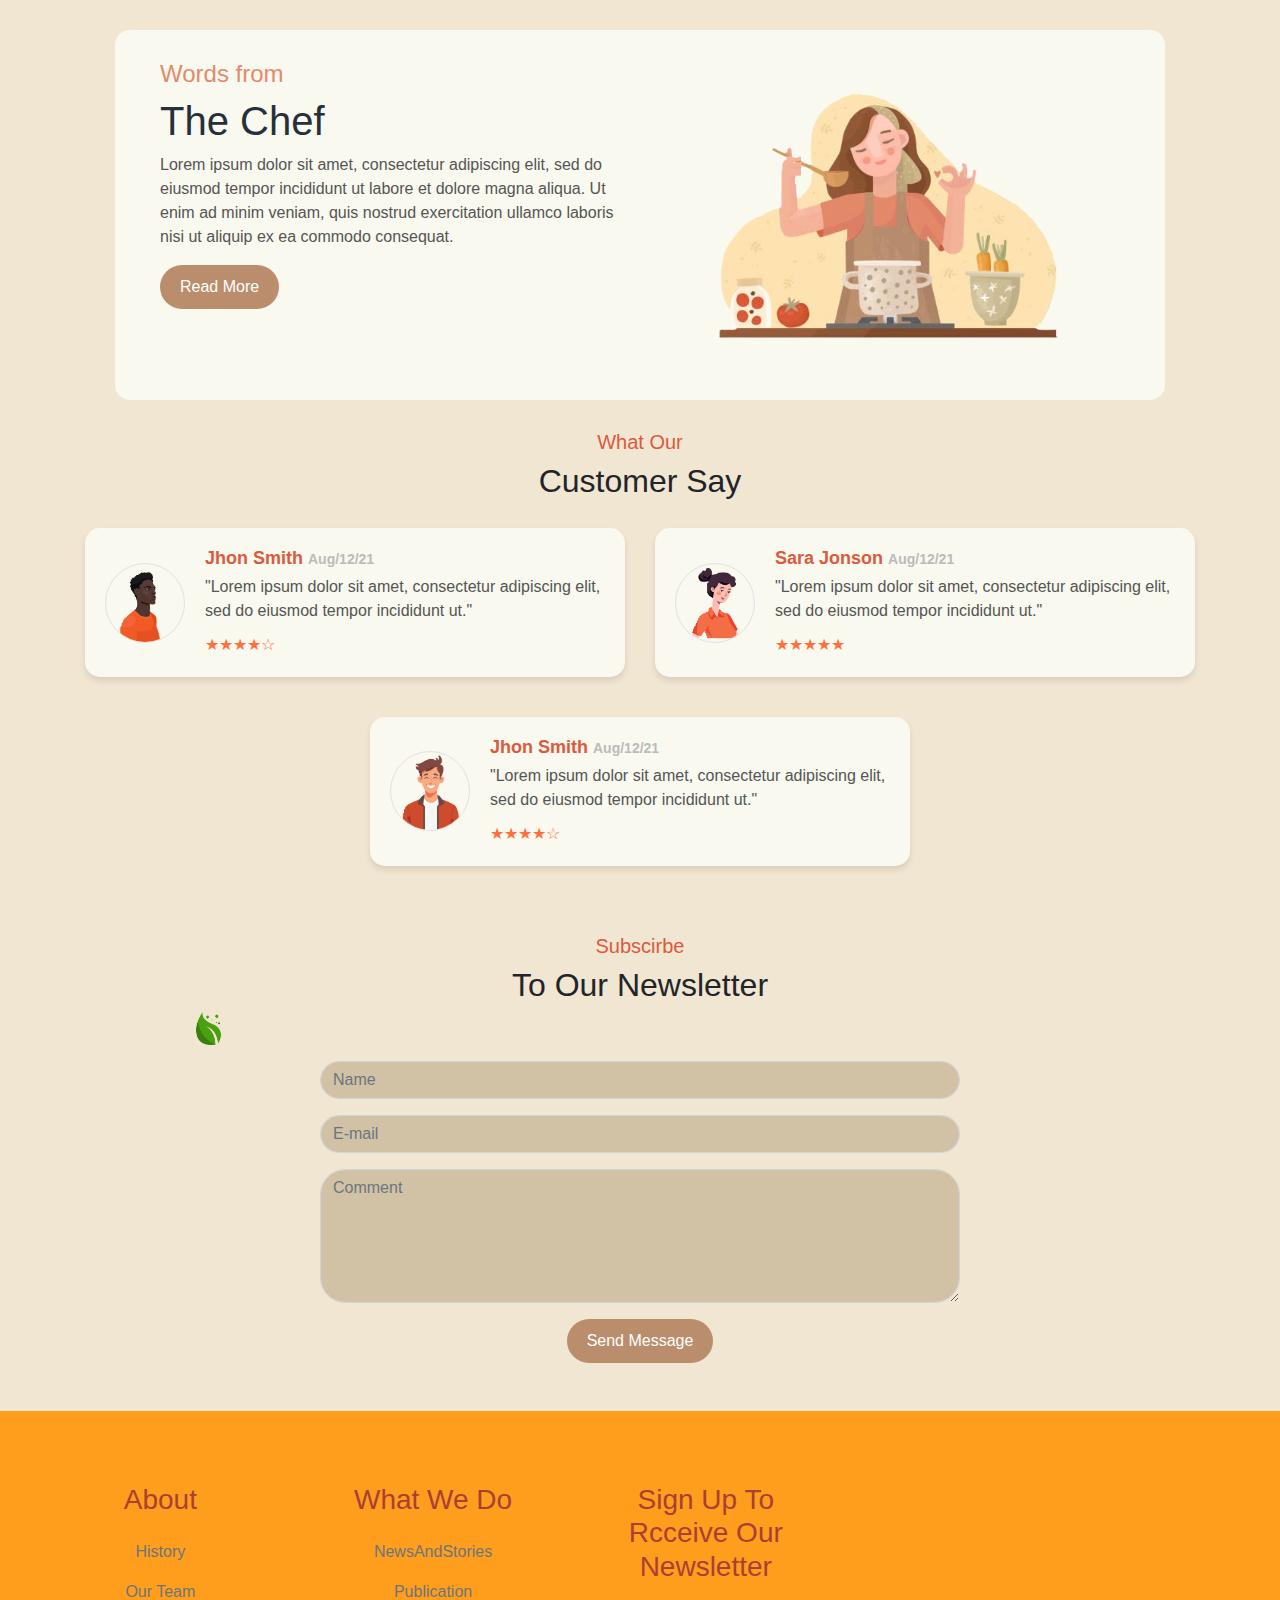
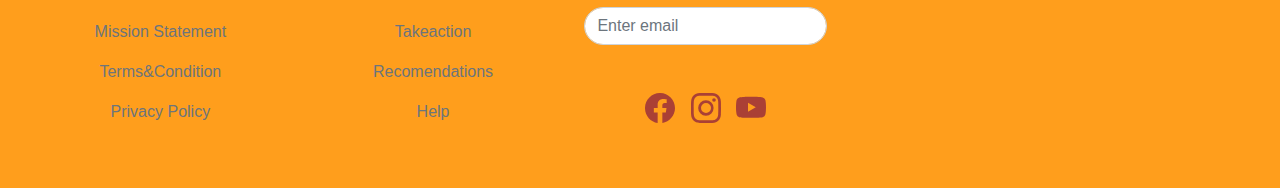
==== index-1.html @ 8885b3f3 "Add files via upload" ====
<!DOCTYPE html>
<html lang="en">

<head>
  <meta charset="UTF-8">
  <meta name="viewport" content="width=device-width, initial-scale=1.0">
  <title>Chef Section</title>
  <link href="https://maxcdn.bootstrapcdn.com/bootstrap/4.5.2/css/bootstrap.min.css" rel="stylesheet">
  <link rel="icon" href="https://encrypted-tbn0.gstatic.com/images?q=tbn:ANd9GcRtL9mHaoHewg6uvm7QV_9khH3w6zhcWGO1CQ&s">
  <link rel="stylesheet" href="style1.css">
</head>

<body>
  <div class="container rounded-pill">
    <div class="row chef-section">
      <div class="col-md-6 chef-text">
        <h4>Words from </h4>
        <h1>The Chef</h2>
          <p>Lorem ipsum dolor sit amet, consectetur adipiscing elit, sed do eiusmod tempor incididunt ut labore et
            dolore magna aliqua. Ut enim ad minim veniam, quis nostrud exercitation ullamco laboris nisi ut aliquip ex
            ea commodo consequat.</p>
          <button href="#" class="btn-read-more rounded-pill text-decoration-none">Read More</button>
      </div>
      <div class="col-md-6 text-center">
        <img src="chef.png" alt="Chef Illustration" class="img-fluid">
      </div>
    </div>
  </div>
  <script src="https://ajax.googleapis.com/ajax/libs/jquery/3.5.1/jquery.min.js"></script>
  <script src="https://maxcdn.bootstrapcdn.com/bootstrap/4.5.2/js/bootstrap.min.js"></script>
  <h5 class="text-center fw-bold">What Our</h5>
  <h2 class="text-center fw-bold">Customer Say</h2>
  <div class="container">
    <div class="row">
      <div class="col-md-6">
        <div class="testimonial-card">
          <img src="jhon.png" alt="Jhon Smith" class="img-fluid border border-5" width="80">
          <div class="testimonial-content">
            <h5>Jhon Smith <span class="testimonial-date">Aug/12/21</span></h5>
            <p>"Lorem ipsum dolor sit amet, consectetur adipiscing elit, sed do eiusmod tempor incididunt ut."</p>
            <div class="testimonial-rating">
              ★★★★☆
            </div>
          </div>
        </div>
      </div>
      <div class="col-md-6">
        <div class="testimonial-card">
          <img src="sara.png" alt="Sara Jonson" class="img-fluid border border-5" width="80">
          <div class="testimonial-content">
            <h5>Sara Jonson <span class="testimonial-date">Aug/12/21</span></h5>
            <p>"Lorem ipsum dolor sit amet, consectetur adipiscing elit, sed do eiusmod tempor incididunt ut."</p>
            <div class="testimonial-rating">
              ★★★★★
            </div>
          </div>
        </div>
      </div>
      <div class="col-md-6 jhon">
        <div class="testimonial-card">
          <img src="jo.png" alt="Jhon Smith" class="img-fluid border border-5" width="80">
          <div class="testimonial-content">
            <h5>Jhon Smith <span class="testimonial-date">Aug/12/21</span></h5>
            <p>"Lorem ipsum dolor sit amet, consectetur adipiscing elit, sed do eiusmod tempor incididunt ut."</p>
            <div class="testimonial-rating">
              ★★★★☆
            </div>
          </div>
        </div>
      </div>
    </div>
  </div>
  <h5 class="text-center mt-5 fw-bold">Subscirbe</h5>
  <h2 class="text-center fw-bold">To Our Newsletter</h2>
  <div class="leaf">
    <img id="leaf" src="leaf.png" alt="leaf">
  </div>
  <form action="#">
    <div class="mb-3 mt-3">

      <input type="email" class="form-control rounded-pill" id="email" placeholder="Name" name="email">
    </div>
    <div class="mb-3">

      <input type="password" class="form-control rounded-pill" id="pwd" placeholder="E-mail" name="pswd">
    </div>

    <div class="mb-3 mt-3">

      <textarea class="form-control" rows="5" id="comment" placeholder="Comment" name="text"></textarea>
    </div>

  </form>

  <div id="send">
    <button href="#" type="button" onclick="location.href='index.html'" class="btn-read-more rounded-pill text-decoration-none">Send Message</button>
  </div>
  </div>



  <!-- Footer -->
  <footer class="text-center text-lg-start bg-body-tertiary text-muted mt-5">
    <!-- Section: Social media -->
    <section class="d-flex justify-content-center justify-content-lg-between p-4 ">







      <!-- Section: Links  -->
      <section class="">
        <div class="container text-center text-md-start mt-5">
          <!-- Grid row -->
          <div class="row mt-3">

            <div class="col-md-3 col-lg-3 col-xl-4 mx-auto mb-4 g-5">
              <!-- Links -->
              <h3 class="fw-bold mb-4 fw-bold" id="foot-disc">
                About
              </h3>
              <p>
                <a href="#!" class="text-reset">History</a>
              </p>
              <p>
                <a href="#!" class="text-reset">Our Team</a>
              </p>
              <p>
                <a href="#!" class="text-reset">Mission Statement</a>
              </p>
              <p>
                <a href="#!" class="text-reset">Terms&Condition</a>
              </p>
              <p>
                <a href="#!" class="text-reset">Privacy Policy</a>
              </p>
            </div>

            <div class="col-md-3 col-lg-2 col-xl-4 mx-auto mb-4 g-5">
              <!-- Links -->
              <h3 class=" fw-bold mb-4 fw-bold" id="foot-disc">
                What We Do
              </h3>
              <p>
                <a href="#!" class="text-reset">NewsAndStories</a>
              </p>
              <p>
                <a href="#!" class="text-reset">Publication</a>
              </p>
              <p>
                <a href="#!" class="text-reset">Takeaction</a>
              </p>
              <p>
                <a href="#!" class="text-reset">Recomendations</a>
              </p>
              <p>
                <a href="#!" class="text-reset">Help</a>
              </p>
            </div>


            <div class="col-md-6 col-lg-7 col-xl-4 mx-auto mb-4 g-5">
              <!-- Links -->
              <h3 class=" fw-bold mb-4 fw-bold" id="foot-disc">
                Sign Up To Rcceive Our Newsletter
              </h3>
              <input type="email" class="form-control rounded-pill" placeholder="Enter email">
              <div id="icons">
                
                <div class=" d-flex w-100 justify-content-between align-items-center mt-5" id="icons">
                <a class="fb" href="#">
                  <svg xmlns="http://www.w3.org/2000/svg" width="30" height="30" fill="currentColor"
                    class="bi bi-facebook" viewBox="0 0 16 16">
                    <path
                      d="M16 8.049c0-4.446-3.582-8.05-8-8.05C3.58 0-.002 3.603-.002 8.05c0 4.017 2.926 7.347 6.75 7.951v-5.625h-2.03V8.05H6.75V6.275c0-2.017 1.195-3.131 3.022-3.131.876 0 1.791.157 1.791.157v1.98h-1.009c-.993 0-1.303.621-1.303 1.258v1.51h2.218l-.354 2.326H9.25V16c3.824-.604 6.75-3.934 6.75-7.951" />
                  </svg>
                </a>
                <a class="insta" href="#">
                  <svg xmlns="http://www.w3.org/2000/svg" width="30" height="30" fill="currentColor"
                    class="bi bi-instagram" viewBox="0 0 16 16">
                    <path
                      d="M8 0C5.829 0 5.556.01 4.703.048 3.85.088 3.269.222 2.76.42a3.9 3.9 0 0 0-1.417.923A3.9 3.9 0 0 0 .42 2.76C.222 3.268.087 3.85.048 4.7.01 5.555 0 5.827 0 8.001c0 2.172.01 2.444.048 3.297.04.852.174 1.433.372 1.942.205.526.478.972.923 1.417.444.445.89.719 1.416.923.51.198 1.09.333 1.942.372C5.555 15.99 5.827 16 8 16s2.444-.01 3.298-.048c.851-.04 1.434-.174 1.943-.372a3.9 3.9 0 0 0 1.416-.923c.445-.445.718-.891.923-1.417.197-.509.332-1.09.372-1.942C15.99 10.445 16 10.173 16 8s-.01-2.445-.048-3.299c-.04-.851-.175-1.433-.372-1.941a3.9 3.9 0 0 0-.923-1.417A3.9 3.9 0 0 0 13.24.42c-.51-.198-1.092-.333-1.943-.372C10.443.01 10.172 0 7.998 0zm-.717 1.442h.718c2.136 0 2.389.007 3.232.046.78.035 1.204.166 1.486.275.373.145.64.319.92.599s.453.546.598.92c.11.281.24.705.275 1.485.039.843.047 1.096.047 3.231s-.008 2.389-.047 3.232c-.035.78-.166 1.203-.275 1.485a2.5 2.5 0 0 1-.599.919c-.28.28-.546.453-.92.598-.28.11-.704.24-1.485.276-.843.038-1.096.047-3.232.047s-2.39-.009-3.233-.047c-.78-.036-1.203-.166-1.485-.276a2.5 2.5 0 0 1-.92-.598 2.5 2.5 0 0 1-.6-.92c-.109-.281-.24-.705-.275-1.485-.038-.843-.046-1.096-.046-3.233s.008-2.388.046-3.231c.036-.78.166-1.204.276-1.486.145-.373.319-.64.599-.92s.546-.453.92-.598c.282-.11.705-.24 1.485-.276.738-.034 1.024-.044 2.515-.045zm4.988 1.328a.96.96 0 1 0 0 1.92.96.96 0 0 0 0-1.92m-4.27 1.122a4.109 4.109 0 1 0 0 8.217 4.109 4.109 0 0 0 0-8.217m0 1.441a2.667 2.667 0 1 1 0 5.334 2.667 2.667 0 0 1 0-5.334" />
                  </svg>
                </a>
                <a class="yt" href="#">
                  <svg xmlns="http://www.w3.org/2000/svg" width="30" height="30" fill="currentColor"
                    class="bi bi-youtube" viewBox="0 0 16 16">
                    <path
                      d="M8.051 1.999h.089c.822.003 4.987.033 6.11.335a2.01 2.01 0 0 1 1.415 1.42c.101.38.172.883.22 1.402l.01.104.022.26.008.104c.065.914.073 1.77.074 1.957v.075c-.001.194-.01 1.108-.082 2.06l-.008.105-.009.104c-.05.572-.124 1.14-.235 1.558a2.01 2.01 0 0 1-1.415 1.42c-1.16.312-5.569.334-6.18.335h-.142c-.309 0-1.587-.006-2.927-.052l-.17-.006-.087-.004-.171-.007-.171-.007c-1.11-.049-2.167-.128-2.654-.26a2.01 2.01 0 0 1-1.415-1.419c-.111-.417-.185-.986-.235-1.558L.09 9.82l-.008-.104A31 31 0 0 1 0 7.68v-.123c.002-.215.01-.958.064-1.778l.007-.103.003-.052.008-.104.022-.26.01-.104c.048-.519.119-1.023.22-1.402a2.01 2.01 0 0 1 1.415-1.42c.487-.13 1.544-.21 2.654-.26l.17-.007.172-.006.086-.003.171-.007A100 100 0 0 1 7.858 2zM6.4 5.209v4.818l4.157-2.408z" />
                  </svg>
                </a>
                </div>
              </div>
            </div>
      </section>
    </section>



  </footer>
  

</body>

</html>
---- style1.css ----
.chef-section {
    background-color: rgba(249, 249, 239, 255);
    border-radius: 15px;
    padding: 30px;
    margin: 30px;
}

.chef-text {
    color: #2b2b2b;
}

.chef-text h2 {
    font-size: 24px;
    font-weight: bold;
}

.chef-text p {
    color: #555;
    font-size: 16px;
    line-height: 1.5;
}

.btn-read-more {
    background-color: rgba(186, 141, 108, 255);
    color: #fff;
    border: none;
    padding: 10px 20px;
    border-radius: 5px;
    text-decoration: none;
}

body {
    background-color: rgba(241, 230, 210, 255);
}

h1 {
    color: rgba(38, 47, 60, 255);
}

h4 {
    color: rgba(227, 138, 108, 255);
}

h5 {
    color: rgba(219, 90, 64, 254);
}

h1 {
    color: rgba(38, 47, 60, 255);
}

.testimonial-card {
    background-color: rgba(249, 249, 239, 255);
    border-radius: 15px;
    padding: 20px;
    box-shadow: 0 4px 6px rgba(0, 0, 0, 0.1);
    margin: 20px 0;
    display: flex;
    align-items: center;
}

.testimonial-card img {
    border-radius: 50%;
    margin-right: 20px;
}

.testimonial-content {
    flex: 1;
}

.testimonial-content h5 {
    font-size: 18px;
    font-weight: bold;
    margin-bottom: 5px;
}

.testimonial-content p {
    margin-bottom: 10px;
    color: #555;
}

.testimonial-rating {
    color: #ff6f3c;
}

.testimonial-date {
    font-size: 14px;
    color: #bbb;
}

.jhon {
    margin: 0 auto;
}
.leaf{
    margin-left: 15%;
}
#leaf{
    width: 3%;
}

form {
    margin: 0 auto;
    width: 50%;
}

#email {
    background-color: rgba(209, 194, 165, 255);
}

#pwd {
    background-color: rgba(209, 194, 165, 255);
}

#comment {
    border-radius: 25px;
    background-color: rgba(209, 194, 165, 255);
}

#send {
    text-align: center;
}
#foot-disc{
    color: rgba(170,64,53,255);
}
footer {
    background-color: rgba(255, 158, 28, 255);
}
.fb{
    color: rgba(170,64,53,255);
}

.insta{
    color: rgba(170,64,53,255);
}

.yt{
    color: rgba(170,64,53,255);
}
#icons{
    width: 50%;
    margin: 0 auto;
}
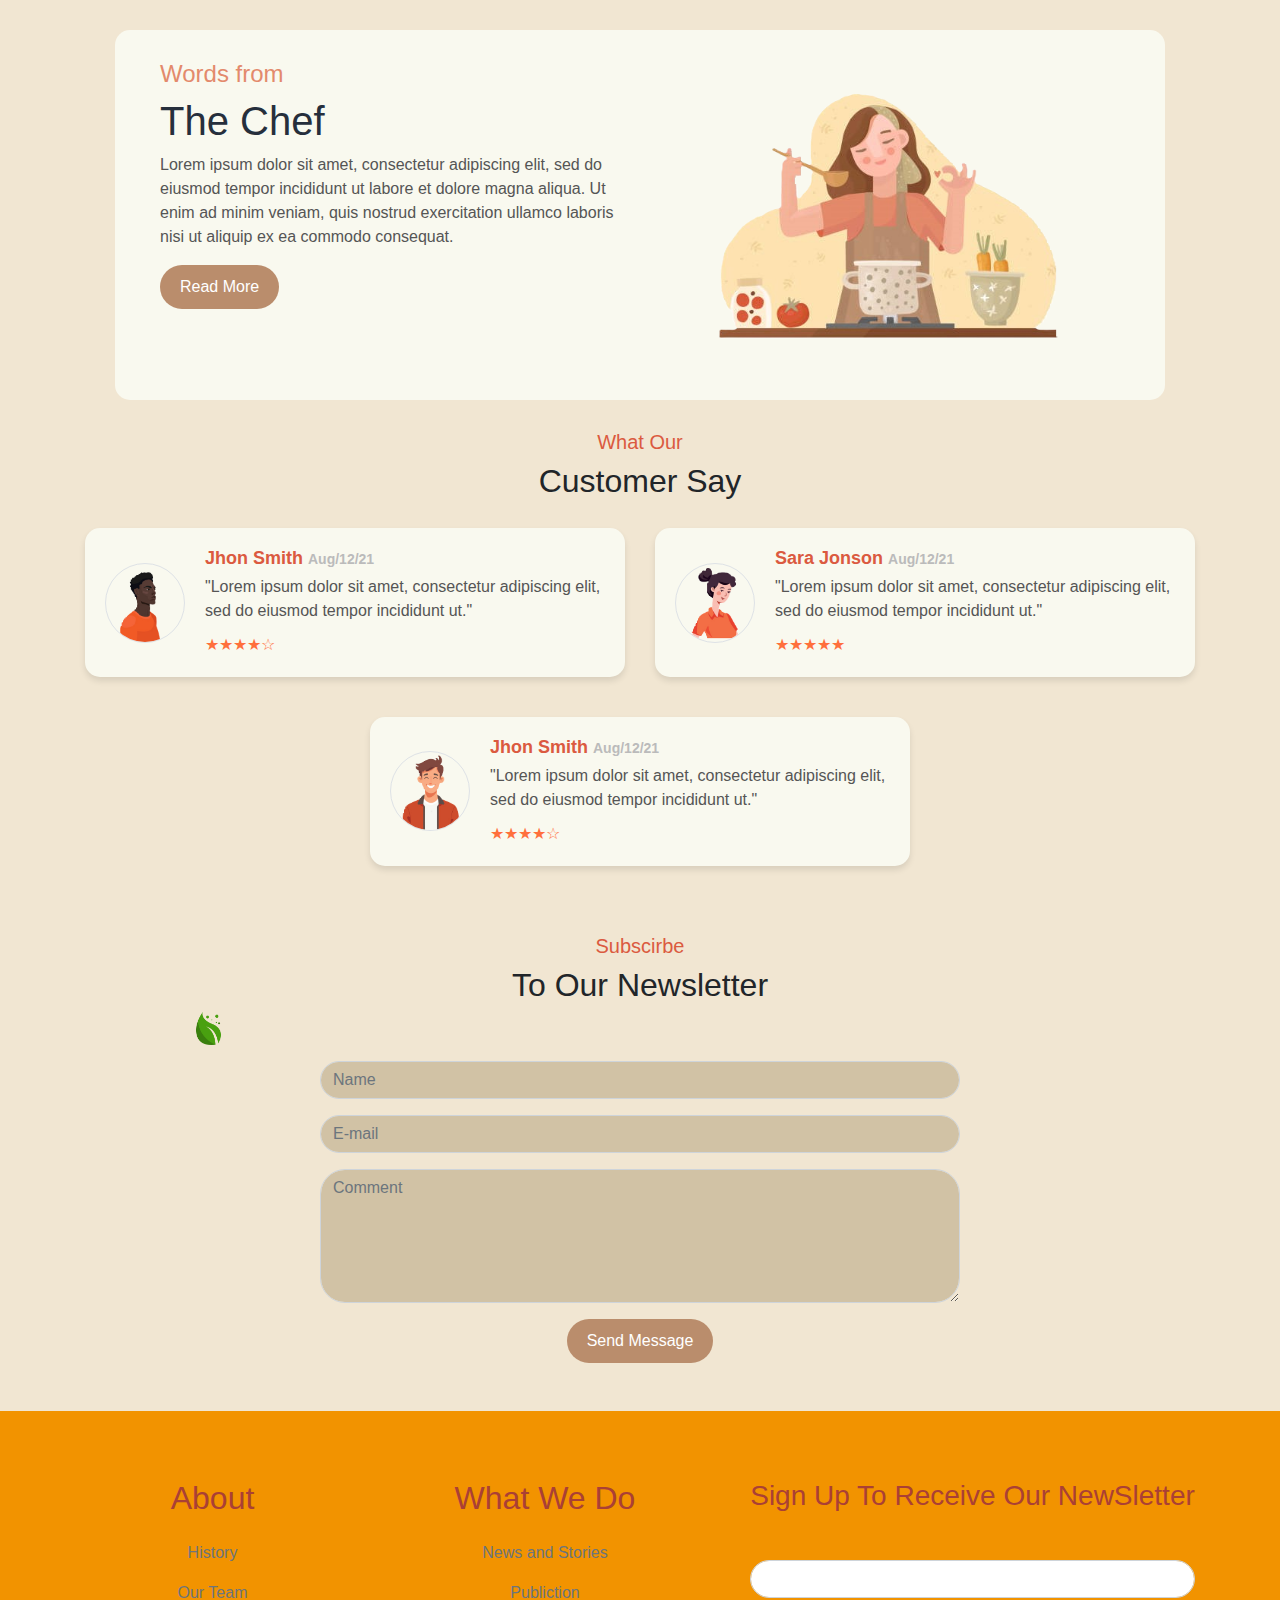
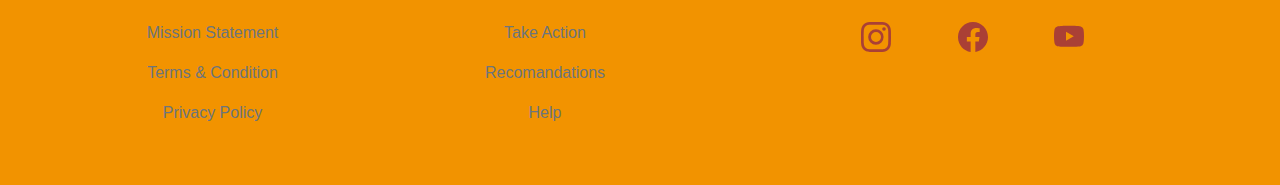
==== commit cc98a3c5: "Add files via upload" ====
--- a/index-1.html
+++ b/index-1.html
@@ -99,108 +99,110 @@
 
 
 
-  <!-- Footer -->
-  <footer class="text-center text-lg-start bg-body-tertiary text-muted mt-5">
+  <div class="container fluid mt-5"></div>
+
+  <footer class="text-center text-lg-start bg-body-tertiary text-muted" id="foot">
+
+
+
     <!-- Section: Social media -->
-    <section class="d-flex justify-content-center justify-content-lg-between p-4 ">
-
-
-
-
-
-
-
-      <!-- Section: Links  -->
-      <section class="">
-        <div class="container text-center text-md-start mt-5">
-          <!-- Grid row -->
-          <div class="row mt-3">
-
-            <div class="col-md-3 col-lg-3 col-xl-4 mx-auto mb-4 g-5">
-              <!-- Links -->
-              <h3 class="fw-bold mb-4 fw-bold" id="foot-disc">
-                About
-              </h3>
-              <p>
-                <a href="#!" class="text-reset">History</a>
-              </p>
-              <p>
-                <a href="#!" class="text-reset">Our Team</a>
-              </p>
-              <p>
-                <a href="#!" class="text-reset">Mission Statement</a>
-              </p>
-              <p>
-                <a href="#!" class="text-reset">Terms&Condition</a>
-              </p>
-              <p>
-                <a href="#!" class="text-reset">Privacy Policy</a>
-              </p>
-            </div>
-
-            <div class="col-md-3 col-lg-2 col-xl-4 mx-auto mb-4 g-5">
-              <!-- Links -->
-              <h3 class=" fw-bold mb-4 fw-bold" id="foot-disc">
-                What We Do
-              </h3>
-              <p>
-                <a href="#!" class="text-reset">NewsAndStories</a>
-              </p>
-              <p>
-                <a href="#!" class="text-reset">Publication</a>
-              </p>
-              <p>
-                <a href="#!" class="text-reset">Takeaction</a>
-              </p>
-              <p>
-                <a href="#!" class="text-reset">Recomendations</a>
-              </p>
-              <p>
-                <a href="#!" class="text-reset">Help</a>
-              </p>
-            </div>
-
-
-            <div class="col-md-6 col-lg-7 col-xl-4 mx-auto mb-4 g-5">
-              <!-- Links -->
-              <h3 class=" fw-bold mb-4 fw-bold" id="foot-disc">
-                Sign Up To Rcceive Our Newsletter
-              </h3>
-              <input type="email" class="form-control rounded-pill" placeholder="Enter email">
-              <div id="icons">
-                
-                <div class=" d-flex w-100 justify-content-between align-items-center mt-5" id="icons">
-                <a class="fb" href="#">
-                  <svg xmlns="http://www.w3.org/2000/svg" width="30" height="30" fill="currentColor"
-                    class="bi bi-facebook" viewBox="0 0 16 16">
-                    <path
-                      d="M16 8.049c0-4.446-3.582-8.05-8-8.05C3.58 0-.002 3.603-.002 8.05c0 4.017 2.926 7.347 6.75 7.951v-5.625h-2.03V8.05H6.75V6.275c0-2.017 1.195-3.131 3.022-3.131.876 0 1.791.157 1.791.157v1.98h-1.009c-.993 0-1.303.621-1.303 1.258v1.51h2.218l-.354 2.326H9.25V16c3.824-.604 6.75-3.934 6.75-7.951" />
-                  </svg>
-                </a>
-                <a class="insta" href="#">
-                  <svg xmlns="http://www.w3.org/2000/svg" width="30" height="30" fill="currentColor"
-                    class="bi bi-instagram" viewBox="0 0 16 16">
-                    <path
-                      d="M8 0C5.829 0 5.556.01 4.703.048 3.85.088 3.269.222 2.76.42a3.9 3.9 0 0 0-1.417.923A3.9 3.9 0 0 0 .42 2.76C.222 3.268.087 3.85.048 4.7.01 5.555 0 5.827 0 8.001c0 2.172.01 2.444.048 3.297.04.852.174 1.433.372 1.942.205.526.478.972.923 1.417.444.445.89.719 1.416.923.51.198 1.09.333 1.942.372C5.555 15.99 5.827 16 8 16s2.444-.01 3.298-.048c.851-.04 1.434-.174 1.943-.372a3.9 3.9 0 0 0 1.416-.923c.445-.445.718-.891.923-1.417.197-.509.332-1.09.372-1.942C15.99 10.445 16 10.173 16 8s-.01-2.445-.048-3.299c-.04-.851-.175-1.433-.372-1.941a3.9 3.9 0 0 0-.923-1.417A3.9 3.9 0 0 0 13.24.42c-.51-.198-1.092-.333-1.943-.372C10.443.01 10.172 0 7.998 0zm-.717 1.442h.718c2.136 0 2.389.007 3.232.046.78.035 1.204.166 1.486.275.373.145.64.319.92.599s.453.546.598.92c.11.281.24.705.275 1.485.039.843.047 1.096.047 3.231s-.008 2.389-.047 3.232c-.035.78-.166 1.203-.275 1.485a2.5 2.5 0 0 1-.599.919c-.28.28-.546.453-.92.598-.28.11-.704.24-1.485.276-.843.038-1.096.047-3.232.047s-2.39-.009-3.233-.047c-.78-.036-1.203-.166-1.485-.276a2.5 2.5 0 0 1-.92-.598 2.5 2.5 0 0 1-.6-.92c-.109-.281-.24-.705-.275-1.485-.038-.843-.046-1.096-.046-3.233s.008-2.388.046-3.231c.036-.78.166-1.204.276-1.486.145-.373.319-.64.599-.92s.546-.453.92-.598c.282-.11.705-.24 1.485-.276.738-.034 1.024-.044 2.515-.045zm4.988 1.328a.96.96 0 1 0 0 1.92.96.96 0 0 0 0-1.92m-4.27 1.122a4.109 4.109 0 1 0 0 8.217 4.109 4.109 0 0 0 0-8.217m0 1.441a2.667 2.667 0 1 1 0 5.334 2.667 2.667 0 0 1 0-5.334" />
-                  </svg>
-                </a>
-                <a class="yt" href="#">
-                  <svg xmlns="http://www.w3.org/2000/svg" width="30" height="30" fill="currentColor"
-                    class="bi bi-youtube" viewBox="0 0 16 16">
-                    <path
-                      d="M8.051 1.999h.089c.822.003 4.987.033 6.11.335a2.01 2.01 0 0 1 1.415 1.42c.101.38.172.883.22 1.402l.01.104.022.26.008.104c.065.914.073 1.77.074 1.957v.075c-.001.194-.01 1.108-.082 2.06l-.008.105-.009.104c-.05.572-.124 1.14-.235 1.558a2.01 2.01 0 0 1-1.415 1.42c-1.16.312-5.569.334-6.18.335h-.142c-.309 0-1.587-.006-2.927-.052l-.17-.006-.087-.004-.171-.007-.171-.007c-1.11-.049-2.167-.128-2.654-.26a2.01 2.01 0 0 1-1.415-1.419c-.111-.417-.185-.986-.235-1.558L.09 9.82l-.008-.104A31 31 0 0 1 0 7.68v-.123c.002-.215.01-.958.064-1.778l.007-.103.003-.052.008-.104.022-.26.01-.104c.048-.519.119-1.023.22-1.402a2.01 2.01 0 0 1 1.415-1.42c.487-.13 1.544-.21 2.654-.26l.17-.007.172-.006.086-.003.171-.007A100 100 0 0 1 7.858 2zM6.4 5.209v4.818l4.157-2.408z" />
-                  </svg>
-                </a>
-                </div>
-              </div>
-            </div>
-      </section>
+
+    <!-- Section: Links  -->
+    <section class="">
+      <div class="container text-center text-md-start mt-5">
+        <!-- Grid row -->
+        <div class="row mt-3 g-5">
+
+          <!-- Grid column -->
+          <div class="col-md-2 col-lg-2 col-xl-3 mx-auto mb-4 About">
+            <!-- Links -->
+            <h2 class=" fw-bold mb-4" id="about">
+              About
+            </h2>
+            <p>
+              <a href="#!" class="text-reset text-decoration-none">History</a>
+            </p>
+            <p>
+              <a href="#!" class="text-reset text-decoration-none">Our Team</a>
+            </p>
+            <p>
+              <a href="#!" class="text-reset text-decoration-none">Mission Statement</a>
+            </p>
+            <p>
+              <a href="#!" class="text-reset text-decoration-none">Terms & Condition</a>
+            </p>
+            <p>
+              <a href="#!" class="text-reset text-decoration-none">Privacy Policy</a>
+            </p>
+          </div>
+          <!-- Grid column -->
+
+          <!-- Grid column -->
+          <div class="col-md-3 col-lg-2 col-xl-4 mx-auto mb-4 What">
+            <!-- Links -->
+            <h2 class="fw-bold mb-4" id="what">
+              What We Do
+            </h2>
+            <p>
+              <a href="#!" class="text-reset text-decoration-none">News and Stories</a>
+            </p>
+            <p>
+              <a href="#!" class="text-reset text-decoration-none">Publiction</a>
+            </p>
+            <p>
+              <a href="#!" class="text-reset text-decoration-none">Take Action</a>
+            </p>
+            <p>
+              <a href="#!" class="text-reset text-decoration-none">Recomandations</a>
+            </p>
+            <p>
+              <a href="#!" class="text-reset text-decoration-none">Help</a>
+            </p>
+          </div>
+          <!-- Grid column -->
+
+          <!-- Grid column -->
+          <div class="col-md-4 col-lg-3 col-xl-5 mx-auto mb-md-0 mb-4">
+            <h3 class="fw-bold mb-4" id="Sign-up">Sign Up To Receive Our NewSletter</h3>
+            <input type="mail" class="form-control rounded-pill mt-5">
+
+            
+            <!--Instagram-->
+            <div class="d-flex w-80 justify-content-between align-item-center" id="icons">
+              <svg xmlns="http://www.w3.org/2000/svg" width="30" height="30" fill="currentColor"
+                class="bi bi-instagram mt-4" viewBox="0 0 16 16" id="insta">
+                <path
+                  d="M8 0C5.829 0 5.556.01 4.703.048 3.85.088 3.269.222 2.76.42a3.9 3.9 0 0 0-1.417.923A3.9 3.9 0 0 0 .42 2.76C.222 3.268.087 3.85.048 4.7.01 5.555 0 5.827 0 8.001c0 2.172.01 2.444.048 3.297.04.852.174 1.433.372 1.942.205.526.478.972.923 1.417.444.445.89.719 1.416.923.51.198 1.09.333 1.942.372C5.555 15.99 5.827 16 8 16s2.444-.01 3.298-.048c.851-.04 1.434-.174 1.943-.372a3.9 3.9 0 0 0 1.416-.923c.445-.445.718-.891.923-1.417.197-.509.332-1.09.372-1.942C15.99 10.445 16 10.173 16 8s-.01-2.445-.048-3.299c-.04-.851-.175-1.433-.372-1.941a3.9 3.9 0 0 0-.923-1.417A3.9 3.9 0 0 0 13.24.42c-.51-.198-1.092-.333-1.943-.372C10.443.01 10.172 0 7.998 0zm-.717 1.442h.718c2.136 0 2.389.007 3.232.046.78.035 1.204.166 1.486.275.373.145.64.319.92.599s.453.546.598.92c.11.281.24.705.275 1.485.039.843.047 1.096.047 3.231s-.008 2.389-.047 3.232c-.035.78-.166 1.203-.275 1.485a2.5 2.5 0 0 1-.599.919c-.28.28-.546.453-.92.598-.28.11-.704.24-1.485.276-.843.038-1.096.047-3.232.047s-2.39-.009-3.233-.047c-.78-.036-1.203-.166-1.485-.276a2.5 2.5 0 0 1-.92-.598 2.5 2.5 0 0 1-.6-.92c-.109-.281-.24-.705-.275-1.485-.038-.843-.046-1.096-.046-3.233s.008-2.388.046-3.231c.036-.78.166-1.204.276-1.486.145-.373.319-.64.599-.92s.546-.453.92-.598c.282-.11.705-.24 1.485-.276.738-.034 1.024-.044 2.515-.045zm4.988 1.328a.96.96 0 1 0 0 1.92.96.96 0 0 0 0-1.92m-4.27 1.122a4.109 4.109 0 1 0 0 8.217 4.109 4.109 0 0 0 0-8.217m0 1.441a2.667 2.667 0 1 1 0 5.334 2.667 2.667 0 0 1 0-5.334" />
+              </svg>
+              <!--Instagram-->
+
+              <!--Facebook-->
+              <svg xmlns="http://www.w3.org/2000/svg" width="30" height="30" fill="currentColor"
+                class="bi bi-facebook mt-4" viewBox="0 0 16 16" id="fb">
+                <path
+                  d="M16 8.049c0-4.446-3.582-8.05-8-8.05C3.58 0-.002 3.603-.002 8.05c0 4.017 2.926 7.347 6.75 7.951v-5.625h-2.03V8.05H6.75V6.275c0-2.017 1.195-3.131 3.022-3.131.876 0 1.791.157 1.791.157v1.98h-1.009c-.993 0-1.303.621-1.303 1.258v1.51h2.218l-.354 2.326H9.25V16c3.824-.604 6.75-3.934 6.75-7.951" />
+              </svg>
+              <!--Facebook-->
+
+              <!--Youtube-->
+              <svg xmlns="http://www.w3.org/2000/svg" width="30" height="30" fill="currentColor"
+                class="bi bi-youtube mt-4" viewBox="0 0 16 16" id="yt">
+                <path
+                  d="M8.051 1.999h.089c.822.003 4.987.033 6.11.335a2.01 2.01 0 0 1 1.415 1.42c.101.38.172.883.22 1.402l.01.104.022.26.008.104c.065.914.073 1.77.074 1.957v.075c-.001.194-.01 1.108-.082 2.06l-.008.105-.009.104c-.05.572-.124 1.14-.235 1.558a2.01 2.01 0 0 1-1.415 1.42c-1.16.312-5.569.334-6.18.335h-.142c-.309 0-1.587-.006-2.927-.052l-.17-.006-.087-.004-.171-.007-.171-.007c-1.11-.049-2.167-.128-2.654-.26a2.01 2.01 0 0 1-1.415-1.419c-.111-.417-.185-.986-.235-1.558L.09 9.82l-.008-.104A31 31 0 0 1 0 7.68v-.123c.002-.215.01-.958.064-1.778l.007-.103.003-.052.008-.104.022-.26.01-.104c.048-.519.119-1.023.22-1.402a2.01 2.01 0 0 1 1.415-1.42c.487-.13 1.544-.21 2.654-.26l.17-.007.172-.006.086-.003.171-.007A100 100 0 0 1 7.858 2zM6.4 5.209v4.818l4.157-2.408z" />
+              </svg>
+            </div>
+            <!--Youtube-->
+          </div>
+          <!-- Grid column -->
+        </div>
+        <!-- Grid row -->
+      </div>
     </section>
-
+    <!-- Section: Links  -->
 
 
   </footer>
-  
+
 
 </body>
 
--- a/style1.css
+++ b/style1.css
@@ -119,28 +119,85 @@
 #send {
     text-align: center;
 }
-#foot-disc{
-    color: rgba(170,64,53,255);
-}
+
 footer {
-    background-color: rgba(255, 158, 28, 255);
-}
-.fb{
-    color: rgba(170,64,53,255);
-}
-
-.insta{
-    color: rgba(170,64,53,255);
-}
-
-.yt{
-    color: rgba(170,64,53,255);
-}
-#icons{
+    background-color: #f29300;
+    /* Your orange background color */
+    padding: 20px;
+}
+
+.footer-container {
+    display: flex;
+    justify-content: space-between;
+}
+
+.footer-section {
+    flex: 1;
+    padding: 10px;
+}
+
+.footer-section h3 {
+    margin-bottom: 10px;
+}
+
+.footer-section ul {
+    list-style: none;
+    padding: 0;
+}
+
+.footer-section ul li {
+    margin-bottom: 5px;
+}
+
+.footer-section form {
+    margin-bottom: 10px;
+}
+
+.footer-section input[type="email"] {
+    padding: 5px;
+    width: 80%;
+}
+
+.social-icons {
+    display: flex;
+    gap: 10px;
+}
+
+.social-icons a {
+    text-decoration: none;
+    font-size: 24px;
+    color: #fff;
+    /* Change this to your desired icon color */
+}
+
+#fb {
+    color: rgba(170, 64, 53, 255);
+}
+
+#insta {
+    color: rgba(170, 64, 53, 255);
+}
+
+#yt {
+    color: rgba(170, 64, 53, 255);
+}
+
+#icons {
     width: 50%;
     margin: 0 auto;
 }
 
+#about {
+    color: rgba(170, 64, 53, 255);
+}
+
+#what {
+    color: rgba(170, 64, 53, 255);
+}
+
+#Sign-up {
+    color: rgba(170, 64, 53, 255);
+}
 
 
 
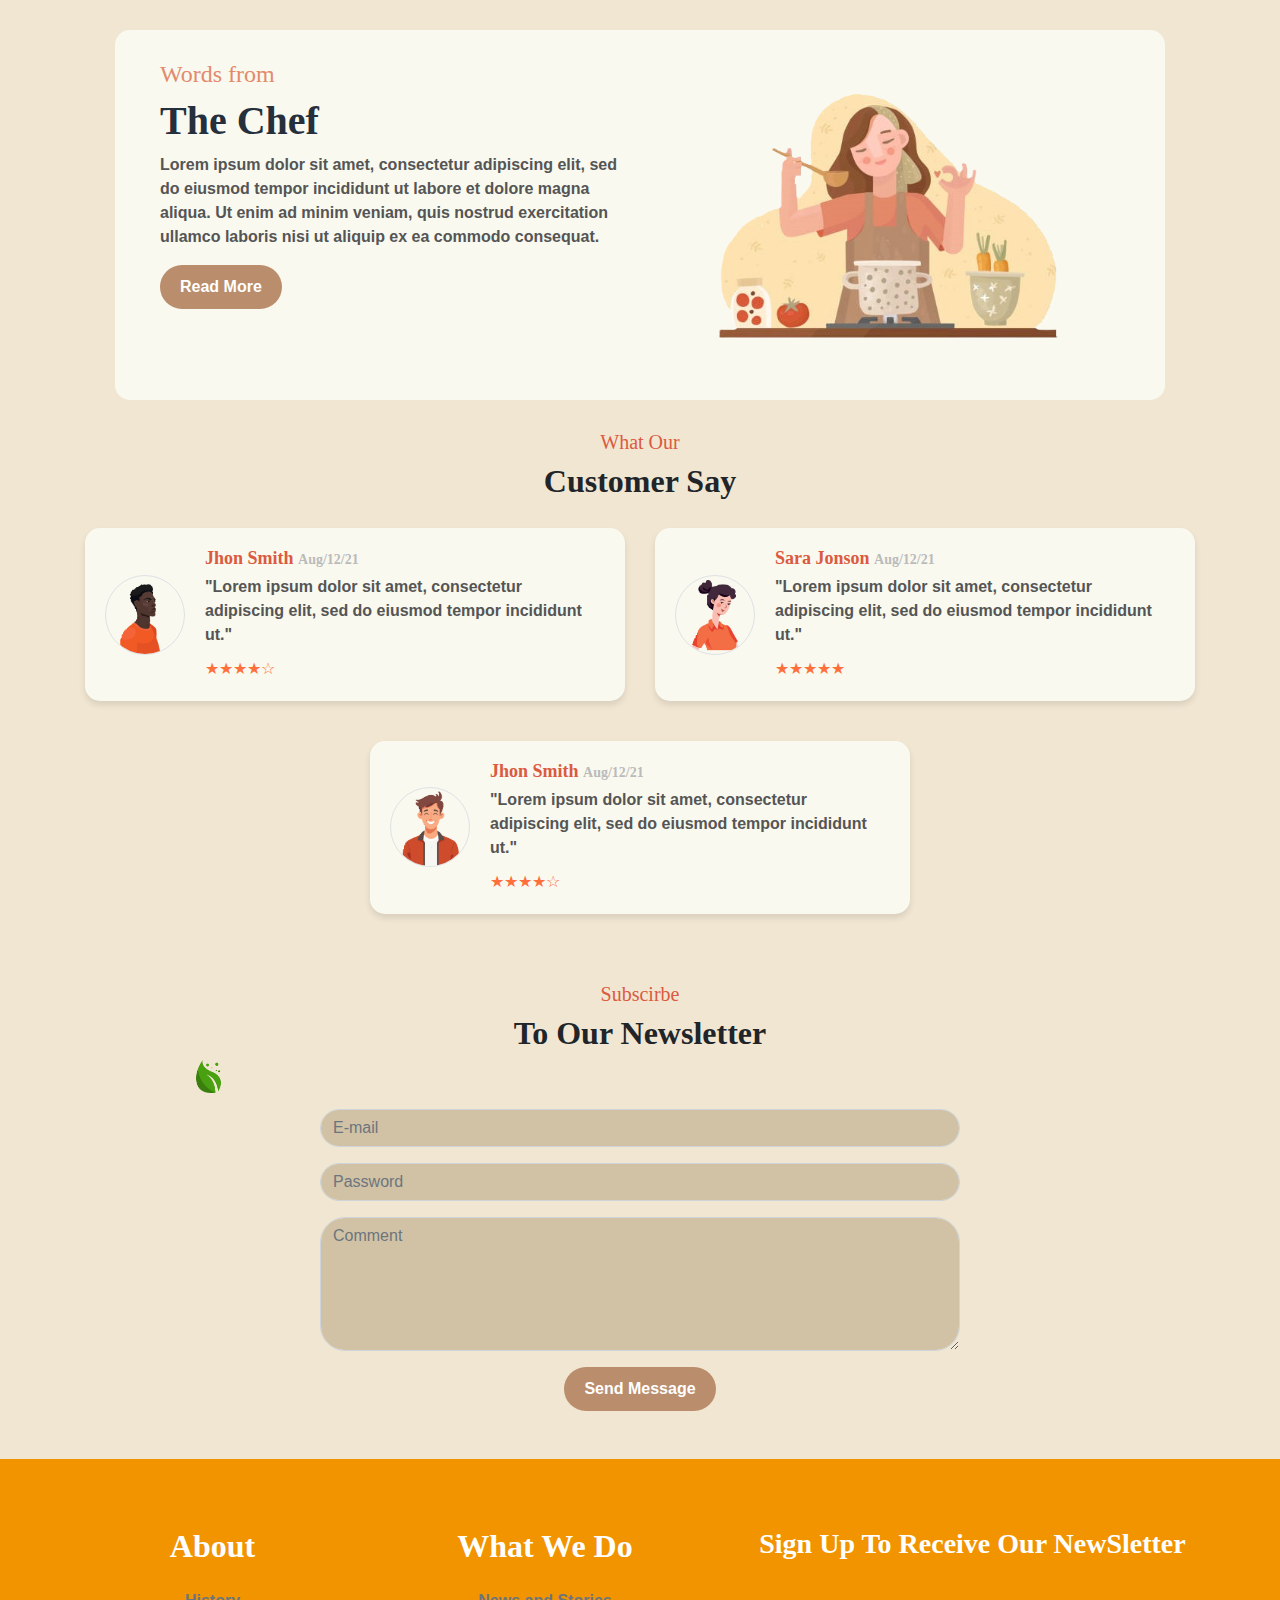
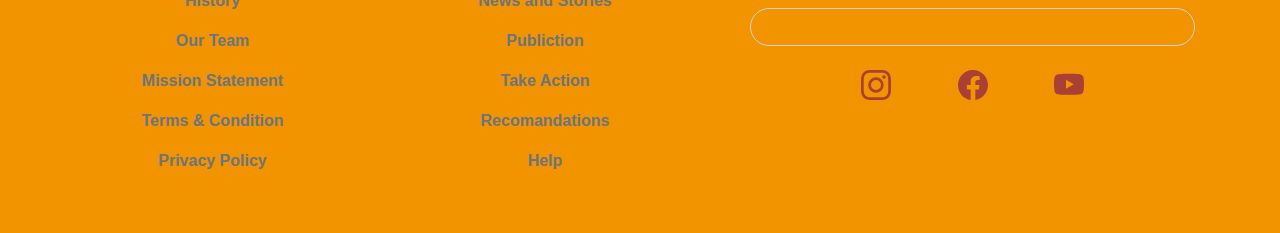
==== commit 86d741f9: "Add files via upload" ====
--- a/index-1.html
+++ b/index-1.html
@@ -78,11 +78,11 @@
   <form action="#">
     <div class="mb-3 mt-3">
 
-      <input type="email" class="form-control rounded-pill" id="email" placeholder="Name" name="email">
+      <input type="email" class="form-control rounded-pill" id="email" placeholder="E-mail" name="email">
     </div>
     <div class="mb-3">
 
-      <input type="password" class="form-control rounded-pill" id="pwd" placeholder="E-mail" name="pswd">
+      <input type="password" class="form-control rounded-pill" id="pwd" placeholder="Password" name="pswd">
     </div>
 
     <div class="mb-3 mt-3">
--- a/style1.css
+++ b/style1.css
@@ -27,6 +27,10 @@
     padding: 10px 20px;
     border-radius: 5px;
     text-decoration: none;
+    font-family: "Lexend", sans-serif;
+    font-optical-sizing: auto;
+    font-weight: 600;
+    font-style: normal;
 }
 
 body {
@@ -34,19 +38,40 @@
 }
 
 h1 {
+    font-family: "DM Serif Display", serif;
+    font-weight: 400;
+    font-weight: bold;
+    font-style: normal;
     color: rgba(38, 47, 60, 255);
 }
 
+h2 {
+    font-family: "DM Serif Display", serif;
+    font-weight: 400;
+    font-style: normal;
+    font-weight: bold;
+}
+
 h4 {
+    font-family: "DM Serif Display", serif;
+    font-weight: 500;
+    font-style: normal;
     color: rgba(227, 138, 108, 255);
 }
 
 h5 {
+    font-family: "DM Serif Display", serif;
+    font-weight: 500;
+    font-style: normal;
     color: rgba(219, 90, 64, 254);
 }
 
-h1 {
-    color: rgba(38, 47, 60, 255);
+p {
+    font-size: 1rem;
+    font-family: "Lexend", sans-serif;
+    font-optical-sizing: auto;
+    font-weight: 600;
+    font-style: normal;
 }
 
 .testimonial-card {
@@ -91,10 +116,12 @@
 .jhon {
     margin: 0 auto;
 }
-.leaf{
+
+.leaf {
     margin-left: 15%;
 }
-#leaf{
+
+#leaf {
     width: 3%;
 }
 
@@ -104,19 +131,34 @@
 }
 
 #email {
+    font-family: "Lexend", sans-serif;
+    font-optical-sizing: auto;
+    font-weight: normal;
+    font-style: normal;
     background-color: rgba(209, 194, 165, 255);
 }
 
 #pwd {
+    font-family: "Lexend", sans-serif;
+    font-optical-sizing: auto;
+    font-weight: normal;
+    font-style: normal;
     background-color: rgba(209, 194, 165, 255);
 }
 
 #comment {
+    font-family: "Lexend", sans-serif;
+    font-optical-sizing: auto;
+    font-weight: normal;
+    font-style: normal;
     border-radius: 25px;
     background-color: rgba(209, 194, 165, 255);
 }
 
 #send {
+    font-family: "DM Serif Display", serif;
+    font-weight: 400;
+    font-style: normal;
     text-align: center;
 }
 
@@ -188,18 +230,32 @@
 }
 
 #about {
-    color: rgba(170, 64, 53, 255);
+    font-family: "DM Serif Display", serif;
+    font-weight: 600;
+    font-style: normal;
+    color: white;
 }
 
 #what {
-    color: rgba(170, 64, 53, 255);
+    font-family: "DM Serif Display", serif;
+    font-weight: 600;
+    font-style: normal;
+    color: white;
 }
 
 #Sign-up {
-    color: rgba(170, 64, 53, 255);
-}
-
-
-
-
-  +    font-family: "DM Serif Display", serif;
+    font-weight: 600;
+    font-style: normal;
+    color: white;
+}
+
+.text-reset{
+    font-family: "Lexend", sans-serif;
+    font-optical-sizing: auto;
+    font-weight: 600;
+    font-style: normal;
+}
+.form-control{
+    background-color: #f29300;
+}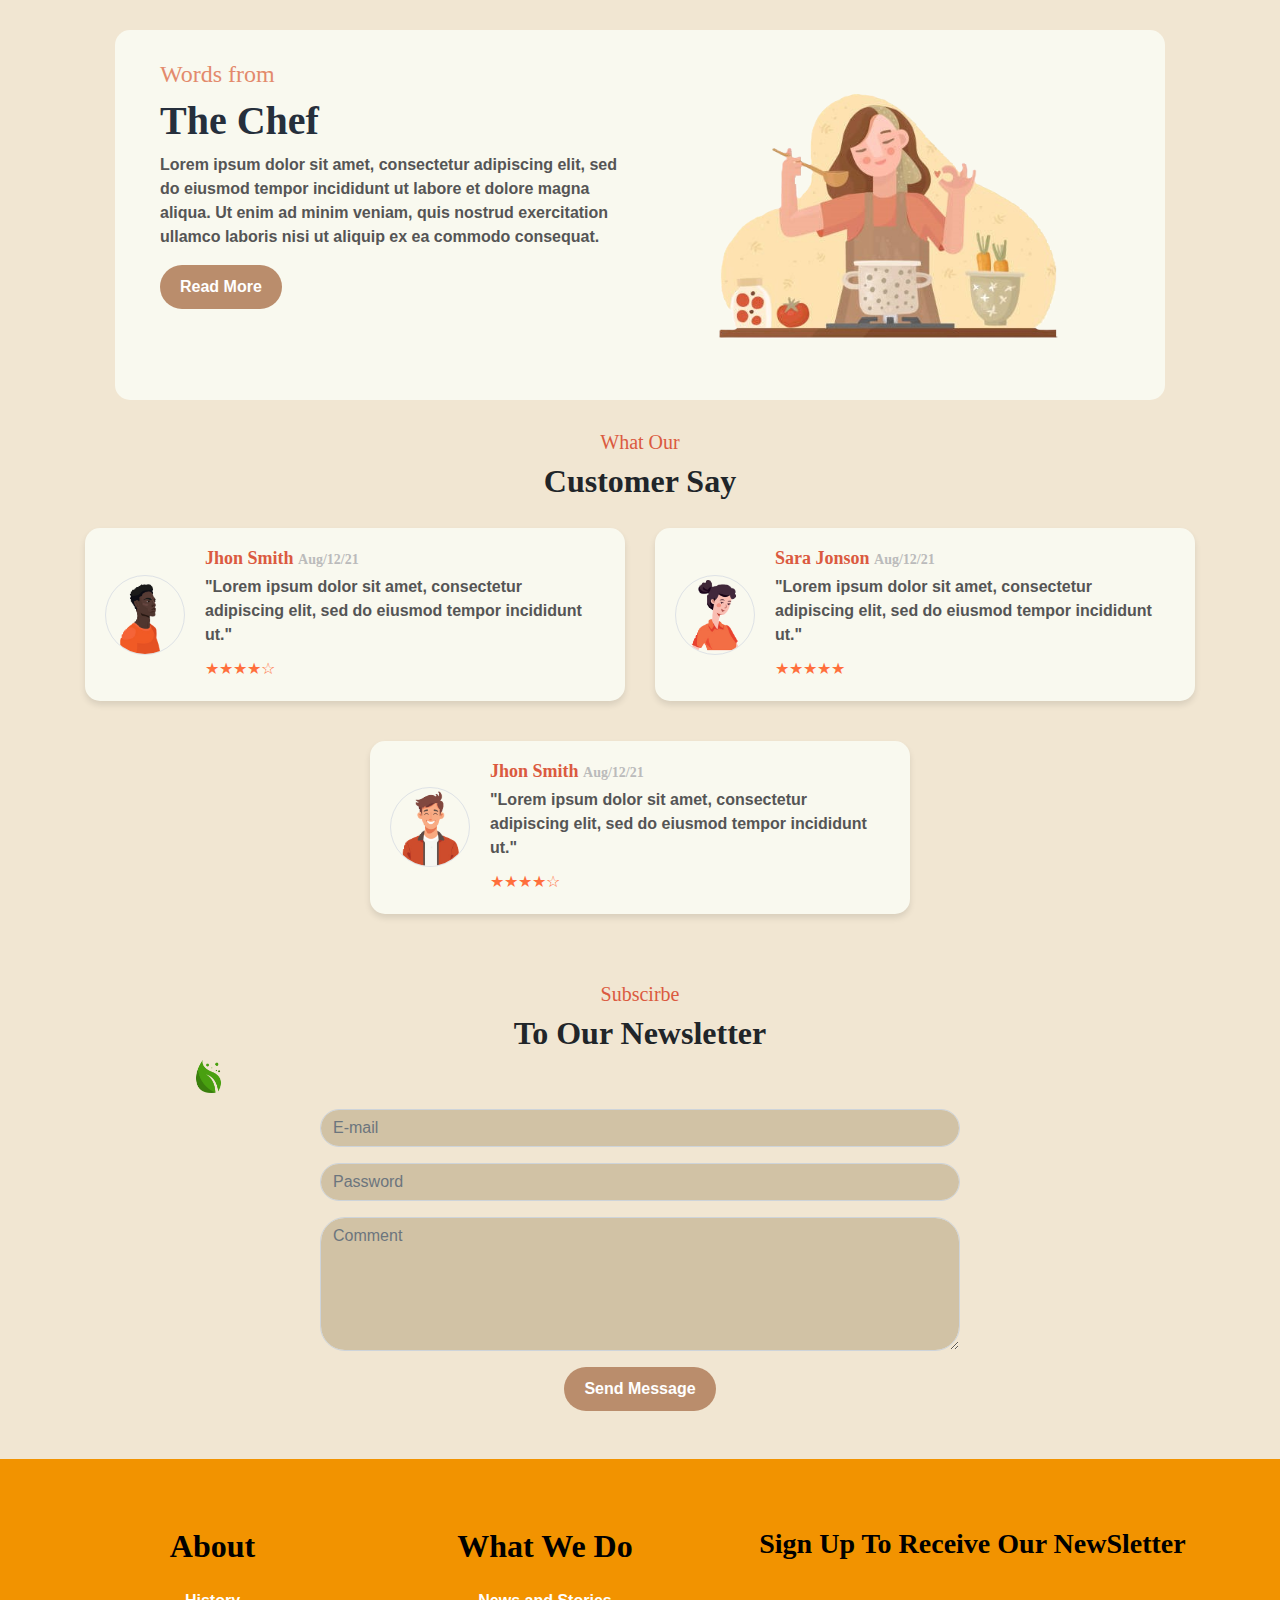
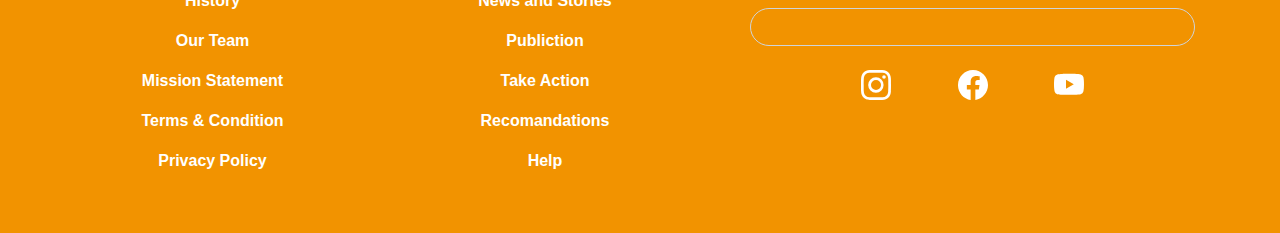
==== commit 5f2d02a3: "Add files via upload" ====
--- a/index-1.html
+++ b/index-1.html
@@ -93,7 +93,8 @@
   </form>
 
   <div id="send">
-    <button href="#" type="button" onclick="location.href='index.html'" class="btn-read-more rounded-pill text-decoration-none">Send Message</button>
+    <button href="#" type="button" onclick="location.href='index.html'"
+      class="btn-read-more rounded-pill text-decoration-none">Send Message</button>
   </div>
   </div>
 
@@ -166,7 +167,7 @@
             <h3 class="fw-bold mb-4" id="Sign-up">Sign Up To Receive Our NewSletter</h3>
             <input type="mail" class="form-control rounded-pill mt-5">
 
-            
+
             <!--Instagram-->
             <div class="d-flex w-80 justify-content-between align-item-center" id="icons">
               <svg xmlns="http://www.w3.org/2000/svg" width="30" height="30" fill="currentColor"
--- a/style1.css
+++ b/style1.css
@@ -213,15 +213,15 @@
 }
 
 #fb {
-    color: rgba(170, 64, 53, 255);
+    color: white;
 }
 
 #insta {
-    color: rgba(170, 64, 53, 255);
+    color: white;
 }
 
 #yt {
-    color: rgba(170, 64, 53, 255);
+    color: white;
 }
 
 #icons {
@@ -233,29 +233,41 @@
     font-family: "DM Serif Display", serif;
     font-weight: 600;
     font-style: normal;
-    color: white;
+    color: black;
 }
 
 #what {
     font-family: "DM Serif Display", serif;
     font-weight: 600;
     font-style: normal;
-    color: white;
+    color: black;
 }
 
 #Sign-up {
     font-family: "DM Serif Display", serif;
     font-weight: 600;
     font-style: normal;
-    color: white;
-}
-
-.text-reset{
-    font-family: "Lexend", sans-serif;
-    font-optical-sizing: auto;
-    font-weight: 600;
-    font-style: normal;
-}
-.form-control{
+    color: black;
+}
+
+.text-reset {
+    font-family: "Lexend", sans-serif;
+    font-optical-sizing: auto;
+    font-weight: 600;
+    font-style: normal;
+    color: white !important;
+}
+
+.form-control {
     background-color: #f29300;
+}
+
+@media screen and (max-width: 990px) {
+
+
+    .chef-section {
+        margin: auto;
+    }
+
+
 }